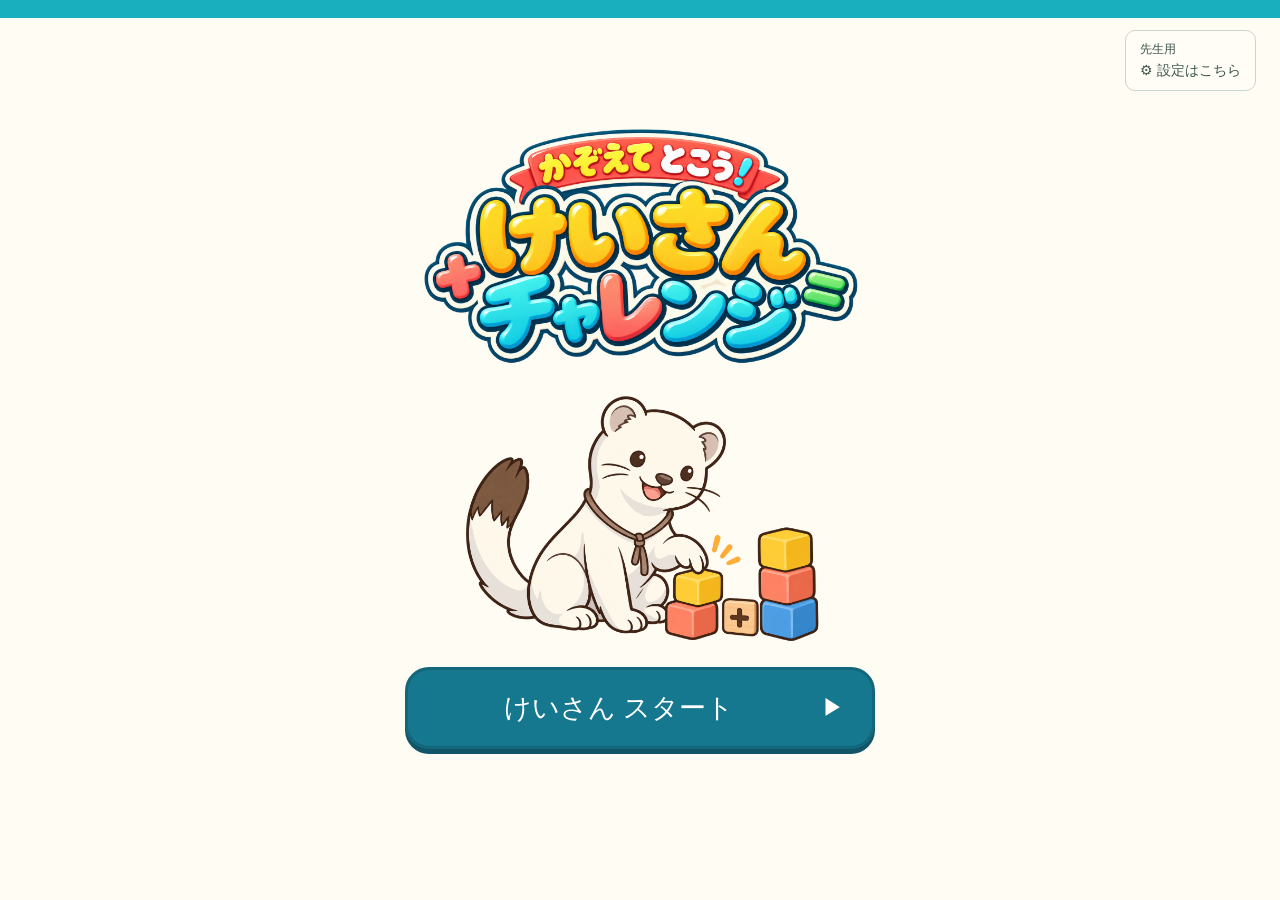
==== index.html @ 996950c0 "Separate learning and printable apps with QR integration" ====
<!doctype html>
<html lang="ja"><head><meta charset="utf-8"><meta name="viewport" content="width=device-width,initial-scale=1"><title>けいさんチャレンジ</title><link rel="stylesheet" href="style.css"></head>
<body><header><span class="mark">＋</span><div><p>じぶんのペースで、ひとつずつ</p><h1>百マス計算メーカー</h1></div><img class="lesson-guide" src="assets/okojo.png" alt="" aria-hidden="true"><button id="teacherEntry" class="quiet" type="button"><span class="teacher-entry-name">先生用</span><span class="teacher-entry-action">⚙ 設定はこちら</span></button><button id="teacherBack" class="quiet" type="button" hidden>先生用メニューへ</button><button id="homeLink" class="quiet" type="button">トップへ</button></header>
<main><div id="home"><div class="child-start"><div class="child-brand"><h2 class="screen-reader-title">かぞえて とこう！けいさんチャレンジ</h2><img class="challenge-logo" src="assets/challenge-title.png" alt="" aria-hidden="true"></div><p id="childName" hidden></p><div class="counting-scene"><img class="counting-mascot" src="assets/okojo-counting.png" alt="積み木を数えるオコジョ"></div><button id="start" type="button"><span>けいさん スタート</span><span class="start-arrow" aria-hidden="true">▶</span></button><p id="startError" role="alert"></p></div></div><div id="teacherMenuView" hidden><p class="eyebrow">先生の準備・管理</p><h2>先生用メニュー</h2><div class="teacher-workspaces"><section class="teacher-workspace app-workspace"><div class="workspace-heading"><span class="workspace-icon" aria-hidden="true">▦</span><div><h3>アプリの設定</h3><p>画面で取り組む「けいさんチャレンジ」の準備</p></div></div><p id="homeSummary" class="workspace-summary"></p><div class="teacher-menu"><button id="teacher" class="teacher-card" type="button">学習内容・画面の設定 <span>計算の種類、問題数、数字の範囲、表示・時間・音を設定 →</span></button><button id="openRecords" class="teacher-card" type="button">学習者・学習記録 <span>番号・ニックネームの選択、アプリの学習記録を確認 →</span></button></div><p id="learnerSummary" class="hint"></p></section></div><p class="hint">紙のプリントはこちら：<a href="print.html">百マス計算プリントメーカーを開く →</a></p></div><div id="teacherView" hidden><div class="intro"><p class="eyebrow">STEP 01</p><h2>その子に合う計算を、ここから。</h2><p>問題の条件を決めて、出題内容を確認しましょう。</p></div>
<form id="settings"><section><h3>01　計算と問題数</h3><div class="fields"><label>計算の種類<select name="operation"><option value="add">足し算</option><option value="subtract">引き算</option><option value="multiply">掛け算</option></select></label><label>問題数<select name="count"><option>3</option><option>5</option><option selected>10</option><option>25</option><option>100</option></select></label></div></section>
<section><h3>02　使う数字</h3><p class="hint">範囲は計算式に使う数に適用します。答えの範囲は制限しません。</p><div class="fields"><fieldset id="topRange"><legend>上段の数字（式の左側）</legend><div class="range"><input aria-label="上段の下限" name="topMin" type="number" min="0" value="1" required><span>〜</span><input aria-label="上段の上限" name="topMax" type="number" min="0" value="5" required></div></fieldset><fieldset id="tableRange" hidden><legend>出題する段</legend><div class="range"><input aria-label="段の下限" name="tableMin" type="number" min="0" value="1" required><span>〜</span><input aria-label="段の上限" name="tableMax" type="number" min="0" value="9" required></div></fieldset><fieldset><legend>左段の数字（式の右側）</legend><div class="range"><input aria-label="左段の下限" name="leftMin" type="number" min="0" value="1" required><span>〜</span><input aria-label="左段の上限" name="leftMax" type="number" min="0" value="5" required></div></fieldset></div>
<div class="fields conditions"><label id="carryField">繰り上がり<select name="carry"><option value="any">指定しない</option><option value="forbidden">なし</option><option value="required">あり</option></select></label><label id="borrowField" hidden>繰り下がり<select name="borrow"><option value="any">指定しない</option><option value="forbidden">なし</option><option value="required">あり</option></select></label><label id="negativeField" class="check" hidden><input name="nonNegative" type="checkbox" checked>負の答えを出さない</label></div><label class="check"><input name="allowDuplicates" type="checkbox">同じセット内の問題の重複を許可する</label><p class="hint">重複を許可しても、同じ問題が連続しないようにします。</p></section>
<section><h3>03　学習の設定</h3><div class="fields"><label>学習モード<select name="mode"><option value="practice">練習モード（制限時間なし）</option><option value="challenge">実践モード</option></select></label><label id="durationField" hidden>実践モードの時間<select name="duration"><option value="1">1分</option><option value="2">2分</option><option value="3">3分</option><option value="4">4分</option><option value="5" selected>5分</option><option value="6">6分</option><option value="7">7分</option><option value="8">8分</option><option value="9">9分</option><option value="10">10分</option></select></label><label>計算画面の表示<select name="display"><option value="normal">通常表示</option><option value="support">サポート表示（丸で数える）</option></select></label><label>数字キーパッドの位置<select name="keypad"><option value="right">右寄せ</option><option value="left">左寄せ</option></select></label><label>効果音<select name="sound"><option value="off">オフ</option><option value="on">オン</option></select></label></div><p class="hint">設定を確認したら「設定を使ってトップへ」で戻れます。設定はこのページを閉じるまで有効です。</p></section>
<div class="actions"><button id="apply" class="quiet" type="button">設定を使ってトップへ</button><button type="submit">この条件で問題を確認する <span>→</span></button></div></form>
<section id="preview" hidden tabindex="-1"><p class="eyebrow">PREVIEW</p><h2>出題内容の確認</h2><p id="summary"></p><p id="error" role="alert"></p><ol id="questions"></ol></section>
</div><div id="recordsView" hidden><p class="eyebrow">先生用</p><h2>学習記録</h2><p class="hint">この端末・ブラウザー内だけに保存します。外部送信・端末間同期はありません。閲覧データの削除や端末・ブラウザーの設定によって記録が消えることがあります。</p><p id="storageMessage" role="status"></p><section><h3>学習者を選ぶ</h3><label>記録する学習者<select id="learnerSelect"><option value="">選ばない（保存せずに学習）</option></select></label><p class="hint">共有端末では、学習を始める前に選択を確認してください。ページを開き直すと未選択に戻ります。</p><div class="register-row"><label>番号またはニックネーム<input id="learnerName" type="text" maxlength="40" placeholder="例：01、そら" autocomplete="off"></label><button id="addLearner" type="button">登録して選ぶ</button></div><p id="learnerMessage" role="status"></p></section><section><h3>選んだ学習者の記録</h3><p id="recordEmpty"></p><div class="record-table-wrap"><table id="recordTable" hidden><thead><tr><th scope="col">日付</th><th scope="col">できた数</th><th scope="col">操作</th></tr></thead><tbody id="recordRows"></tbody></table></div><button id="clearLearnerRecords" class="quiet" type="button" hidden>この学習者の記録をすべて削除</button><div id="deleteRecordConfirm" hidden><p>選んだ記録を削除します。元に戻せません。</p><button id="confirmRecordDelete" type="button">削除する</button><button id="cancelRecordDelete" class="quiet" type="button">やめる</button></div></section><button id="recordsHome" type="button">トップへ</button></div><div id="lesson" hidden><div class="lesson-meta"><span id="modeLabel"></span><span id="timer"></span></div><ol id="progress" aria-label="問題の進み具合"></ol><div class="calculation"><div id="equation"></div><output id="answer" aria-label="入力した答え"></output></div><div id="support" hidden><div id="quantities"></div><p class="support-hint">まるを おすと、いろが かわるよ</p></div><p id="feedback" role="status" aria-live="polite"></p><div id="retryOptions" hidden><button id="showAnswer" class="quiet" type="button">答えを見る</button><button id="skip" class="quiet" type="button">次へ進む</button></div><div id="keypad"></div></div><div id="result" class="hero" hidden><p class="eyebrow">おしまい</p><h2 id="resultTitle"></h2><button id="resultHome" type="button">トップへ</button></div><footer>学習者を選んだ場合、日付とできた数をこの端末のブラウザー内に保存します。</footer></main><dialog id="leaveLesson" aria-labelledby="leaveTitle" aria-describedby="leaveDescription"><h2 id="leaveTitle">学習をやめて戻りますか？</h2><p id="leaveDescription">この回の記録は保存しません。</p><p class="hint">実践モードの時間は、確認中も進みます。</p><div class="leave-actions"><button id="continueLesson" type="button" autofocus>学習を続ける</button><button id="confirmLeave" class="quiet" type="button">やめてトップへ</button></div></dialog><script type="module" src="src/app.mjs"></script></body></html>
---- style.css ----
:root{font-family:"Yu Gothic UI","Meiryo",sans-serif;color:#233b39;background:#f4f6f2;font-synthesis:none}*{box-sizing:border-box}body{margin:0}header{display:flex;align-items:center;gap:16px;padding:24px 5%;background:#fff;border-bottom:1px solid #dce4df}header p{font-size:12px;margin:0;color:#617571}h1{font-size:21px;margin:3px 0}.mark{background:#226b59;color:white;border-radius:14px;font-size:32px;width:50px;height:50px;text-align:center}.badge{margin-left:auto;background:#edf3ef;border-radius:30px;padding:9px 16px;font-size:12px}main{max-width:920px;margin:auto;padding:36px 24px}.intro{margin-bottom:30px}h2{font-size:28px;margin:8px 0 12px}.eyebrow{font-size:12px;font-weight:bold;letter-spacing:2px;color:#337961}.intro>p:last-child,.hint,footer{color:#60746d;font-size:14px;line-height:1.8}section{background:#fff;border:1px solid #dde5df;border-radius:18px;padding:26px;margin:18px 0}h3{font-size:17px;margin:0 0 22px}.fields{display:grid;grid-template-columns:1fr 1fr;gap:22px}label,legend{font-size:14px;font-weight:600}label{display:flex;flex-direction:column;gap:10px}input,select,button{font:inherit}select,input[type=number]{width:100%;height:48px;border:1px solid #b5c6bd;border-radius:8px;background:#fbfcfa;padding:10px;color:#233b39}input:focus,select:focus,button:focus-visible{outline:3px solid #e2b44b;outline-offset:3px}fieldset{margin:0;padding:0;border:0;min-width:0}legend{margin-bottom:10px}.range{display:flex;align-items:center;gap:12px}.conditions{margin-top:24px}.check{display:flex;flex-direction:row;align-items:center;margin-top:22px;gap:10px}.check input{width:22px;height:22px;accent-color:#226b59}.hint{margin:12px 0}.actions{text-align:right}button{border:0;background:#226b59;color:#fff;border-radius:10px;padding:18px 24px;font-weight:bold;cursor:pointer}button:hover{background:#185644}button span{margin-left:25px}#questions{display:grid;grid-template-columns:repeat(2,1fr);gap:12px;padding-left:30px}#questions li{padding:12px;background:#f4f6f2;border-radius:8px;font-size:20px}#error{color:#923b2a;line-height:1.8}footer{text-align:center;margin:30px 0}[hidden]{display:none!important}@media(max-width:600px){header{padding:18px;gap:10px}h1{font-size:17px}.badge{display:none}main{padding:24px 14px}h2{font-size:23px}section{padding:20px}.fields{grid-template-columns:1fr}#questions{grid-template-columns:1fr}.actions button{width:100%}}
:root{--green:#226b59}.quiet{background:#edf3ef;color:#233b39}.quiet:hover{background:#dce9e0}#homeLink{margin-left:auto;padding:12px}.hero{padding:64px 32px;text-align:center;background:#e6eee4;border-radius:24px;margin:18px 0 28px}.hero h2{font-size:44px;line-height:1.6;letter-spacing:.06em}.hero>p{line-height:1.8}.hero button{min-width:240px;font-size:22px;margin:20px 0 8px}.teacher-card{display:flex;align-items:center;justify-content:space-between;width:100%;background:#fff;border:1px solid #cbd9d0;color:#233b39;text-align:left;padding:25px}.teacher-card span{font-size:14px;font-weight:normal}.teacher-card:hover{background:#edf3ef}.actions{display:flex;gap:12px;justify-content:flex-end;flex-wrap:wrap}.lesson-meta{display:flex;justify-content:space-between;color:#51675d}#progress{display:flex;justify-content:center;gap:8px;padding:0;list-style:none;margin:28px 0}#progress li{width:44px;height:44px;border:2px solid #c9d5cc;border-radius:50%;display:grid;place-items:center;background:#fff;font-size:18px}#progress .current{border:3px solid #226b59;background:#e0eee5;font-weight:bold}#progress .done{background:#e5ede7}.calculation{display:flex;justify-content:center;align-items:center;gap:20px;margin:40px 0 0;font-size:clamp(32px,6vw,64px);font-weight:bold}#answer{min-width:130px;min-height:90px;padding:10px;border:3px solid #568875;border-radius:12px;text-align:center;background:#fff}#feedback{text-align:center;min-height:56px;font-size:27px;margin:14px 0;color:#226b59}#keypad{display:grid;grid-template-columns:repeat(3,1fr);gap:12px;max-width:420px;margin:14px 0 0 auto}#keypad[data-side=left]{margin-left:0;margin-right:auto}#keypad button{min-height:72px;font-size:26px;background:#fff;color:#233b39;border:1px solid #aebfb4;box-shadow:0 3px 0 #d5dfd7}#keypad button:hover{background:#e6eee4}#keypad button:nth-child(12){background:#226b59;color:#fff}#retryOptions{text-align:center}#retryOptions button{margin:0 6px;padding:12px}@media(max-width:600px){.hero{padding:36px 18px}.hero h2{font-size:32px}.teacher-card{display:block}.teacher-card span{display:block;margin:10px 0 0}.calculation{gap:10px}#answer{min-width:95px;min-height:72px}#progress{gap:4px}#progress li{width:30px;height:30px;font-size:14px}#keypad{max-width:360px}#keypad button{min-height:60px}.actions button{width:auto}}
/* 10問を見通せる計算カード */
#progress{display:grid;grid-template-columns:repeat(10,minmax(0,1fr));gap:6px;overflow-x:auto;padding:4px 2px 10px;justify-content:normal}
#progress li{width:auto;height:auto;min-width:0;min-height:112px;border-radius:10px;display:flex;flex-direction:column;gap:9px;padding:8px 3px;border:2px solid #c9d5cc}
#progress .current{border:3px solid #226b59;padding:7px 2px;box-shadow:0 3px 0 #226b59}
.problem-number{font-size:12px;color:#60746d;line-height:1}.problem-expression{font-size:clamp(12px,1.5vw,17px);white-space:nowrap;font-weight:600;line-height:1.5}.problem-answer{display:block;width:80%;min-height:32px;border:1px solid #bdcec2;border-radius:5px;background:#fff;text-align:center;font-size:20px;line-height:30px;font-weight:600}.current .problem-number{color:#226b59;font-weight:bold}.done .problem-answer{background:#eff6ef}
@media(max-width:700px){#progress{grid-template-columns:repeat(10,76px);gap:6px}#progress li{min-height:106px}.problem-expression{font-size:16px}}
#progress li{min-height:100px;gap:7px}.problem-status{display:block;height:30px;line-height:30px;font-size:30px;font-weight:500}.problem-status.correct{color:#c33131}.problem-status.passed{color:#2467b3}
#support{margin:18px auto;max-width:700px}.support-hint{text-align:center;color:#51675d;font-size:15px;margin:8px 0 16px}#quantities{display:flex;justify-content:center;align-items:center;gap:16px;flex-wrap:wrap}.quantity{display:flex;flex-direction:column;gap:6px;padding:12px;background:#fff;border:1px solid #d0ddd4;border-radius:12px}.quantity-label{font-size:18px;text-align:center;font-weight:bold;margin-bottom:2px}.dot-row{display:grid;grid-template-columns:repeat(5,38px);gap:5px}.count-dot{display:grid;place-items:center;width:38px;height:38px;padding:0;min-width:0;border-radius:50%;background:#fff;border:2px solid #537c6a;color:#fff;touch-action:manipulation}.count-dot:hover{background:#e7eee6}.count-dot.counted{background:#226b59;border-color:#226b59}.count-dot.counted::after{content:'✓';font-size:22px}.count-dot:focus-visible{outline:3px solid #e2b44b;outline-offset:2px}.quantity-symbol{font-size:28px}.quantity-zero{color:#60746d;padding:6px}.quantity-summary{width:100%;text-align:center;margin:0;color:#51675d}#support:not([hidden])~#feedback{margin:8px 0;min-height:38px}@media(max-width:600px){#quantities{gap:10px}.dot-row{grid-template-columns:repeat(5,34px);gap:4px}.count-dot{width:34px;height:34px}.quantity{padding:10px}}
/* 入力する場所をひとまとまりにする */
#keypad{background:#e2ebf2;border:1px solid #bacddc;border-radius:20px;padding:18px;box-shadow:0 4px 0 #cedce6;max-width:456px}
#keypad button{border-color:#b4c4d0;box-shadow:0 3px 0 #c3d2dd}
#keypad button:nth-child(10){background:#fff1df;border-color:#d9bf9e;color:#674a2c}
#keypad button:nth-child(10):hover{background:#f9e2c4}
#keypad button:nth-child(12){background:#226b59;border-color:#226b59;color:#fff}
@media(max-width:600px){#keypad{padding:14px;max-width:388px;border-radius:16px}}
#openRecords{margin-top:12px}.register-row{display:flex;gap:16px;align-items:end;margin-top:24px}.register-row label{flex:1}input[type=text]{width:100%;padding:12px;border:1px solid #b5c6bd;border-radius:8px;background:#fbfcfa}#recordTable{width:100%;border-collapse:collapse}#recordTable th,#recordTable td{text-align:left;padding:14px;border-bottom:1px solid #dde5df}#recordTable th{background:#edf3ef}#recordTable button{padding:10px 16px}.record-table-wrap{overflow-x:auto}#clearLearnerRecords{margin-top:20px}#deleteRecordConfirm{background:#fff1df;border-radius:10px;padding:18px;margin-top:18px}#deleteRecordConfirm button{margin-right:10px}#storageMessage,#learnerMessage{line-height:1.8}@media(max-width:600px){.register-row{align-items:stretch;flex-direction:column}}
#openPrint{margin-top:12px}.print-controls{margin-bottom:24px}.print-controls button{margin:8px 8px 8px 0}#printError{color:#923b2a}#paper{width:210mm;min-height:297mm;padding:20mm 12mm 15mm;background:#fff;color:#000;box-shadow:0 4px 20px #0002;margin:24px auto;box-sizing:border-box;font-family:"Meiryo",sans-serif}.paper-meta{display:grid;grid-template-columns:1fr 1fr;gap:6mm 5mm;font-size:12pt;margin-bottom:10mm}.calculation-table{border-collapse:collapse;width:186mm;table-layout:fixed}.calculation-table th,.calculation-table td{border:0.4mm solid #222;padding:0;text-align:center;height:var(--cell-height);font-size:20pt;font-weight:normal}.calculation-table th{background:#f4f4f4}.paper-bottom{display:flex;justify-content:space-between;align-items:start;margin-top:5mm;font-size:11pt}.paper-qr{width:24mm;height:24mm;margin-left:auto}.paper-qr svg{display:block;width:100%;height:100%}#printView{overflow-x:auto}@page{size:A4 portrait;margin:20mm 12mm 15mm}@media print{html,body{background:#fff!important;margin:0!important;padding:0!important}header,footer,main>div:not(#printView),.print-controls{display:none!important}main{max-width:none;margin:0;padding:0}#printView{display:block!important;overflow:visible}#paper{display:block!important;margin:0;padding:0;width:186mm;min-height:0;box-shadow:none;break-inside:avoid}.calculation-table th{background:#f4f4f4!important;print-color-adjust:exact}.paper-meta,.calculation-table,.paper-bottom{break-inside:avoid}}
#paper.support-pages{width:auto;min-height:0;padding:0;background:transparent;box-shadow:none}.support-paper{width:210mm;height:297mm;box-sizing:border-box;padding:20mm 12mm 15mm;margin:24px auto;background:#fff;color:#000;box-shadow:0 4px 20px #0002}.support-paper .paper-meta{font-size:11pt;gap:4mm 5mm;margin-bottom:6mm}.support-paper-grid{display:grid;grid-template-columns:1fr 1fr;grid-template-rows:repeat(5,38mm);gap:2mm 4mm}.support-paper-card{border:0.3mm solid #555;padding:2.5mm;min-width:0;overflow:visible;box-sizing:border-box}.support-paper-card.unused{border-color:transparent}.support-paper-equation{display:flex;align-items:center;gap:2mm;font-size:15pt;white-space:nowrap;margin-bottom:2mm}.paper-answer-blank{display:inline-block;min-width:15mm;height:9mm;border:0.3mm solid #333;margin-left:auto}.paper-quantities{display:flex;align-items:center;gap:2mm;flex-wrap:wrap;font-size:12pt;max-width:100%}.paper-quantity{display:flex;flex-direction:column;gap:0.7mm;padding:1mm;border:0.2mm solid #aaa;min-height:4mm}.paper-dot-row{display:grid;grid-template-columns:repeat(5,3mm);gap:0.8mm}.paper-dot{width:3mm;height:3mm;border:0.25mm solid #000;border-radius:50%;display:block;box-sizing:border-box}.support-paper .paper-bottom{margin-top:3mm}.support-paper .paper-qr{width:24mm;height:24mm}@media print{#paper.support-pages{width:186mm;break-inside:auto}.support-paper{width:186mm;height:261mm;padding:0;margin:0;box-shadow:none;break-after:page;break-inside:avoid}.support-paper:last-child{break-after:auto}.support-paper-card{break-inside:avoid}}
.paper-dot-row{grid-template-columns:repeat(5,4mm);gap:1mm}.paper-dot{width:4mm;height:4mm}.paper-quantity{gap:0.8mm}
#openGrading{margin-top:12px}.photo-picker{margin:20px 0}#gradingVideo,#gradingCanvas{display:block;max-width:100%;height:auto;margin:20px auto}#gradingCanvas{cursor:crosshair;touch-action:manipulation}#gradingVideo{max-height:450px}.grading-row{display:grid;grid-template-columns:1fr 140px 1fr 1fr;align-items:center;gap:14px;padding:18px;background:#fff;border:1px solid #cad9cf;border-radius:12px;margin:12px 0}.grading-row canvas{width:140px;height:auto;border:1px solid #ccc}.grading-row .check{margin:0}.grading-status{grid-column:3/5}.grading-reference{position:absolute;left:-20000px;top:0;visibility:hidden;width:210mm;min-height:297mm;padding:20mm 12mm 15mm;background:#fff;color:#000;box-sizing:border-box;font-family:"Meiryo",sans-serif}.grading-reference.support-pages{padding:0;width:210mm}.grading-reference .support-paper{margin:0;box-shadow:none}#gradingResult{font-size:24px;font-weight:bold}#recognizePrint:disabled{opacity:.5}@media(max-width:600px){.grading-row{grid-template-columns:1fr 1fr}.grading-status{grid-column:auto}}
/* 学習画面：タブレットとノートPCの表示領域に合わせる */
@media screen{
body[data-view=lesson] header{padding:12px 24px}body[data-view=lesson] .mark{width:44px;height:44px;font-size:28px}body[data-view=lesson] main{padding:16px 24px 24px}body[data-view=lesson] #progress{margin:12px 0 16px}body[data-view=lesson] .calculation{margin-top:12px}body[data-view=lesson] #feedback{margin:8px 0;min-height:40px}body[data-view=lesson] #keypad{margin-top:10px}body[data-view=lesson] #keypad button{min-height:60px;padding:12px}body[data-view=lesson] #support{margin:12px auto}body[data-view=lesson] .support-hint{margin:8px 0}
}
@media screen and (min-width:900px) and (max-height:850px){
body[data-view=lesson] main{max-width:1120px;padding:10px 24px 20px}
#lesson{display:grid;grid-template-columns:minmax(0,1fr) minmax(0,1fr);column-gap:24px;align-items:start}
#lesson .lesson-meta{grid-column:1/3;grid-row:1}#lesson #progress{grid-column:1/3;grid-row:2;margin:10px 0 12px}#lesson #progress li{min-height:84px;padding-top:5px;padding-bottom:5px;gap:4px}
#lesson .calculation{grid-column:1/3;grid-row:3;margin:4px 0 14px;font-size:48px}#lesson #answer{min-height:70px;min-width:110px;padding:5px 12px}
#lesson #support{grid-column:1;grid-row:4;margin:0;width:100%;max-width:none}#lesson #feedback{grid-column:1;grid-row:5;margin:8px 0;min-height:36px}#lesson #retryOptions{grid-column:1;grid-row:6}
#lesson #keypad{grid-column:2;grid-row:4/7;width:100%;margin:0;max-width:456px;justify-self:end;padding:14px;gap:10px}#lesson #keypad button{min-height:56px;padding:10px;font-size:25px}
#lesson[data-side=left] #keypad{grid-column:1;justify-self:start}#lesson[data-side=left] #support,#lesson[data-side=left] #feedback,#lesson[data-side=left] #retryOptions{grid-column:2}
#lesson #quantities{gap:8px}#lesson .quantity{padding:8px;gap:4px}#lesson .quantity-label{font-size:16px}#lesson .dot-row{grid-template-columns:repeat(5,36px);gap:4px}#lesson .count-dot{width:36px;height:36px}#lesson .quantity-symbol{font-size:20px}
}
@media screen and (max-width:899px){#progress{grid-template-columns:repeat(10,minmax(70px,1fr))}.grading-row{grid-template-columns:1fr 120px 1fr}.grading-row canvas{width:120px}.grading-row .check{grid-column:3}.grading-status{grid-column:2/4}}
@media screen and (max-width:600px){body[data-view=lesson] main{padding:12px 14px 20px}.grading-row{grid-template-columns:1fr 1fr}.grading-row .check,.grading-status{grid-column:auto}.calculation{min-width:0}#equation{overflow-wrap:anywhere}#keypad{width:100%}}
@media screen and (min-width:601px) and (max-width:899px) and (max-height:1000px){
body[data-view=lesson] main{padding:10px 24px 16px}#lesson #progress{margin:8px 0 10px}#lesson #progress li{min-height:84px;gap:4px}#lesson .calculation{font-size:48px;margin:8px 0}#lesson #answer{min-height:70px;min-width:110px;padding:5px 12px}#lesson #support{margin:8px auto}#lesson #keypad{padding:14px;gap:10px}#lesson #keypad button{min-height:56px;padding:10px}#lesson .quantity{padding:8px;gap:4px}#lesson .dot-row{grid-template-columns:repeat(5,36px);gap:4px}#lesson .count-dot{width:36px;height:36px}
}
@media screen and (min-width:601px) and (max-width:899px) and (max-height:1000px){#lesson #keypad{gap:8px}#lesson #keypad button{min-height:52px}}
/* 子どもの入口と学習画面：あたたかい色と、分かりやすい形 */
@media screen{
body[data-view=home],body[data-view=lesson],body[data-view=result]{background:#fffaf0;color:#253a4a;font-family:"UD Digi Kyokasho N-R","BIZ UDPGothic","Yu Gothic UI","Meiryo",sans-serif}
body[data-view=home] header,body[data-view=lesson] header,body[data-view=result] header{background:#fffefb;border-bottom:2px solid #eee6d4}
body[data-view=home] .mark,body[data-view=lesson] .mark,body[data-view=result] .mark{background:#367b9d;border-radius:16px 16px 8px 16px;box-shadow:3px 3px 0 #dbeaf0}
#home .hero{position:relative;overflow:hidden;background:#fff0bd;border:2px solid #f2d783;border-radius:32px;padding:30px 28px 34px;margin-top:6px;box-shadow:0 7px 0 #f0e1ad}
#home .hero h2{font-size:42px;line-height:1.5;margin:12px 0;color:#284952;letter-spacing:.04em}#home .hero>p{color:#52625c}#home .hero .eyebrow{font-size:13px;letter-spacing:.08em;margin-top:16px}
.math-friends{display:flex;justify-content:center;align-items:center;gap:10px}.math-friends span{display:grid;place-items:center;width:46px;height:46px;border-radius:15px;background:#fffdf6;color:#367b9d;font-size:28px;font-weight:bold;box-shadow:0 3px 0 #e2cd92}.math-friends span:nth-child(1){background:#dcefe9;transform:rotate(-8deg)}.math-friends span:nth-child(3){background:#ffe0cd;transform:rotate(6deg);color:#925d42}.math-friends span:nth-child(5){background:#dfeaf8;transform:rotate(-5deg)}.math-friends span:nth-child(even){background:transparent;box-shadow:none;width:25px;color:#60715d}
#home #start{background:#337fa0;border:2px solid #276786;border-radius:22px;box-shadow:0 5px 0 #245e7a;font-size:24px;padding:18px 28px;margin-top:16px;min-height:72px}#home #start:hover{background:#286f90}#home #start:active{transform:translateY(3px);box-shadow:0 2px 0 #245e7a}#homeSummary{font-size:14px;margin-top:22px}
.teacher-area{margin-top:34px}.teacher-label{font-size:14px;font-weight:bold;color:#60716b;margin:0 0 12px}.teacher-menu{display:grid;grid-template-columns:1fr 1fr;gap:12px}.teacher-menu .teacher-card{display:block;border-radius:16px;padding:18px 20px;margin:0!important;min-width:0;font-size:17px;border-color:#d7ddd4}.teacher-menu .teacher-card span{display:block;margin:8px 0 0;font-size:12px;line-height:1.7;color:#65766d}.teacher-area #learnerSummary{font-size:12px}
body[data-view=lesson] #progress li{background:#fffefd;border-color:#d7dedc;border-radius:15px}body[data-view=lesson] #progress li:nth-child(3n+2){background:#f1f7fb}body[data-view=lesson] #progress li:nth-child(3n){background:#fff4e8}body[data-view=lesson] #progress li.current{background:#fff0b7;border-color:#337c69;box-shadow:0 4px 0 #337c69}body[data-view=lesson] #progress li.done{background:#edf4ed}
body[data-view=lesson] #answer{border-color:#d5ab48;border-radius:19px;background:#fffefa;box-shadow:0 4px 0 #eee0b9}body[data-view=lesson] .quantity{border-radius:18px;border:2px solid #dce5d9;background:#fffefa}body[data-view=lesson] .quantity-label{color:#445b51}body[data-view=lesson] #keypad{background:#dcecf7;border:2px solid #b9d4e6;border-radius:24px;box-shadow:0 5px 0 #c1d8e7}body[data-view=lesson] #keypad button{border-radius:15px;font-weight:bold;color:#29465a}body[data-view=lesson] #keypad button:nth-child(10){color:#785326}body[data-view=lesson] #keypad button:nth-child(12){color:white;background:#337c69;border-color:#337c69}body[data-view=lesson] #keypad button:active{transform:translateY(2px);box-shadow:none}body[data-view=lesson] #modeLabel{padding:4px 12px;border-radius:20px;background:#e9efe1;font-size:13px}body[data-view=lesson] #timer{align-self:center;font-variant-numeric:tabular-nums}
#result.hero{background:#fff0bd;border:2px solid #eed386;border-radius:32px}#resultTitle{color:#315b52}#resultHome{border-radius:18px;background:#337fa0;box-shadow:0 4px 0 #245e7a}
}
@media screen and (max-width:600px){#home .hero{padding:24px 16px 28px;border-radius:24px}#home .hero h2{font-size:30px}#home #start{font-size:20px;min-width:0;width:100%;padding:16px}.teacher-menu{grid-template-columns:1fr}.math-friends{gap:7px}.math-friends span{width:40px;height:40px;font-size:25px}.teacher-menu .teacher-card{padding:16px}}
@media screen and (min-width:900px) and (max-height:850px){body[data-view=lesson] #modeLabel{padding:2px 10px}body[data-view=lesson] .quantity{padding:7px}}
@media screen{body[data-view=home],body[data-view=lesson],body[data-view=result]{min-height:100svh}}
/* 「せいかつじかん」と同じ仲間が迎える計算の教室 */
.lesson-guide{display:none}
@media screen{
body[data-view=home]{background:#583f26 url('assets/classroom.png') center center/cover fixed no-repeat}
body[data-view=home] header{background:rgba(255,250,231,.94);border-bottom:2px solid #bb9558;box-shadow:0 3px 12px #241b1630}
body[data-view=home] main{max-width:1040px;padding-top:30px}
#home .hero{display:grid;grid-template-columns:minmax(0,1fr) 290px;align-items:center;gap:10px;padding:18px 24px;background:rgba(21,65,48,.94);border:7px solid #b88b4e;border-radius:24px;box-shadow:0 8px 0 #5e3e27,0 12px 26px #20140f45;overflow:visible}
.welcome-copy{min-width:0;padding:14px 0 16px}#home .hero h2{color:#fff7db;font-size:38px}#home .hero .eyebrow,#home .hero .welcome-copy>p{color:#f9f0d2}#home .hero .eyebrow{font-size:12px;margin:15px 0 6px}#home .hero h2{margin:10px 0}#home .hero .welcome-copy>p:not(.eyebrow){font-size:14px;line-height:1.8}
#home #start{background:#ffdc77;color:#3f4534;border-color:#e8bd50;box-shadow:0 5px 0 #b4872e;font-size:22px;min-height:66px;margin-top:12px;padding:16px 24px}#home #start:hover{background:#ffe99d}#home #start:active{box-shadow:0 2px 0 #b4872e}#homeSummary{margin:20px 0 0}
.welcome-friends{position:relative;align-self:stretch;display:flex;align-items:end;justify-content:center;min-height:350px;padding:66px 0 26px}.welcome-speech{position:absolute;top:8px;left:30px;z-index:2;background:#fff9e7;color:#4f5b45;font-size:18px;font-weight:bold;line-height:1.6;padding:12px 24px;border-radius:24px 24px 24px 4px;box-shadow:0 4px 0 #142f2730;transform:rotate(-3deg);margin:0}.welcome-portraits{display:flex;gap:12px;align-items:end;width:100%}.welcome-portraits img{width:126px;height:224px;object-fit:cover;object-position:center top;border:5px solid #f2dfb7;background:#fff9ea;border-radius:65px 65px 20px 20px;box-shadow:0 5px 0 #10342750}.welcome-portraits img:first-child{transform:rotate(-4deg)}.welcome-portraits img:last-child{transform:rotate(4deg)}.welcome-okojo{position:absolute;right:-4px;bottom:0;width:66px;height:138px;object-fit:contain;filter:drop-shadow(0 3px 2px #1c2a2e30)}
#home .teacher-area{background:rgba(255,250,235,.96);border:2px solid #e3cca2;border-radius:20px;padding:18px;margin-top:26px;box-shadow:0 4px 16px #291b1c30}.teacher-label{color:#625238}#home .teacher-menu .teacher-card{background:#fffdf7;border-color:#ddd2bc}#home .teacher-menu .teacher-card:hover{background:#fff1c9}#home .teacher-area #learnerSummary{color:#625c4e;margin-bottom:0}body[data-view=home] footer{color:#fff5dd;background:rgba(36,39,28,.8);border-radius:12px;padding:10px;margin-bottom:0;font-size:12px}
body[data-view=lesson] .lesson-guide,body[data-view=result] .lesson-guide{display:block;width:30px;height:44px;object-fit:contain;margin-left:auto}body[data-view=result] #homeLink{margin-left:10px}
}
@media screen and (max-width:800px){#home .hero{grid-template-columns:minmax(0,1fr) 210px;padding:16px;border-width:5px}#home .hero h2{font-size:30px}.welcome-friends{min-height:320px;padding-bottom:20px}.welcome-portraits{gap:8px}.welcome-portraits img{width:92px;height:190px;border-width:4px}.welcome-speech{left:2px;font-size:16px;padding:10px 18px;top:24px}.welcome-okojo{width:55px;height:110px}#home #start{font-size:19px;min-width:0;padding:15px 18px}.math-friends{gap:6px}.math-friends span{width:38px;height:38px;font-size:24px}}
@media screen and (max-width:600px){body[data-view=home] main{padding:20px 14px}#home .hero{display:flex;flex-direction:column;gap:0;padding:12px 16px 20px}.welcome-copy{width:100%;padding-bottom:4px}.welcome-friends{min-height:180px;height:180px;width:260px;align-self:center;padding:0;align-items:end}.welcome-portraits{justify-content:center;gap:12px}.welcome-portraits img{width:76px;height:150px;border-width:3px}.welcome-speech{top:0;left:0;font-size:13px;padding:8px 12px;transform:rotate(-4deg)}.welcome-okojo{width:48px;height:100px;right:0}#home .teacher-area{padding:14px}#home .hero .welcome-copy>p:not(.eyebrow){font-size:13px}}
@media screen{body[data-view=lesson] #homeLink{margin-left:12px;min-height:44px;padding:10px 14px}#leaveLesson{max-width:min(92vw,480px);padding:28px;border:2px solid #c6d8ce;border-radius:20px;color:#253a4a;background:#fffdf5;box-shadow:0 14px 50px #0003}#leaveLesson::backdrop{background:#20312b80}#leaveTitle{font-size:23px;line-height:1.5}#leaveDescription{font-size:17px;line-height:1.8}.leave-actions{display:flex;gap:12px;flex-wrap:wrap;margin-top:24px}.leave-actions button{min-height:48px;padding:14px 18px}body[data-view=lesson] header>div{min-width:0}@media(max-width:450px){body[data-view=lesson] header{gap:8px;padding:10px 12px}body[data-view=lesson] header h1{font-size:14px}body[data-view=lesson] header p{font-size:10px}body[data-view=lesson] .lesson-guide{display:none}body[data-view=lesson] #homeLink{margin-left:auto;font-size:12px;padding:8px}}
}
/* 子ども用の入口と先生の管理画面を分離 */
@media screen{
body[data-view=home]{background:#fffaf0}body[data-view=home] header{background:transparent;border:0;box-shadow:none;justify-content:flex-end;padding:16px 24px;min-height:72px}body[data-view=home] header>.mark,body[data-view=home] header>div{display:none}#teacherEntry{font-size:14px;min-height:44px;background:#f1f1e9;color:#54645c;border:1px solid #d3dbd2;padding:10px 16px}#teacherBack{margin-left:auto;margin-right:12px;padding:10px 14px;min-height:44px}body[data-view=home] main{max-width:920px;padding:16px 24px 32px}.child-start{min-height:calc(100svh - 130px);display:flex;flex-direction:column;align-items:center;justify-content:center;gap:20px}#childName{font-size:26px;font-weight:bold;margin:0;color:#344e45;overflow-wrap:anywhere;max-width:100%}.child-okojo{width:54px;height:100px;object-fit:contain}#home #start{display:flex;flex-direction:column;align-items:center;justify-content:center;gap:18px;width:min(100%,520px);min-height:230px;margin:0;padding:28px;background:#236e96;color:white;border:3px solid #195777;border-radius:26px;box-shadow:0 6px 0 #194c67;font-size:48px;font-weight:bold}#home #start>span{margin:0}.start-icon{font-size:54px;line-height:1}#home #start:hover{background:#195f85}#home #start:active{transform:translateY(3px);box-shadow:0 3px 0 #194c67}#startError:empty{display:none}#teacherMenuView .teacher-menu{margin-top:24px}body[data-view=home] footer{display:none}#teacherMenuView #learnerSummary{margin-top:24px}@media(max-width:600px){#home #start{min-height:210px;font-size:40px}.child-start{min-height:calc(100svh - 120px)}#teacherBack{font-size:12px;padding:8px;margin-right:6px}body:not([data-view=home]) header{flex-wrap:wrap}}
}
/* 入口の目的と温かみを戻し、操作の主役はひとつにする */
@media screen{
body[data-view=home]{background:#fbf6e9}body[data-view=home] header{justify-content:flex-start;background:#fffdf7;border-bottom:2px solid #e8ddc2;padding:16px 28px}body[data-view=home] header>.mark{display:block;background:#357e92;box-shadow:3px 3px 0 #dcebea}body[data-view=home] header>div{display:block}body[data-view=home] header>div>p{display:none}body[data-view=home] header h1{font-size:23px;line-height:1.5;margin:0}#teacherEntry{margin-left:auto}
body[data-view=home] main{padding:28px 24px;max-width:960px}.child-start{min-height:min(700px,calc(100svh - 160px));background:#fffdf6;border:2px solid #e9dcbb;border-radius:32px;box-shadow:0 7px 0 #eee2c6;gap:24px;padding:32px 28px;position:relative}#childName{font-size:22px;margin:0}.home-welcome{display:flex;justify-content:center;align-items:center;gap:28px;position:relative;width:100%;max-width:560px;min-height:230px}.child-okojo{width:110px;height:215px;object-fit:contain;filter:drop-shadow(0 5px 1px #e5ddc9)}.number-note{display:flex;flex-direction:column;justify-content:center;align-items:center;width:160px;height:120px;font-size:34px;line-height:1.5;font-weight:bold;color:#f7f5de;background:#315e4d;border:7px solid #c5a36b;border-radius:12px;transform:rotate(-6deg);box-shadow:0 4px 0 #e4d6b9}.home-invitation{align-self:flex-start;position:relative;margin:18px 0 0;background:#ffedb2;color:#455245;font-size:24px;font-weight:bold;padding:16px 22px;border-radius:24px 24px 24px 4px;line-height:1.6;white-space:nowrap}.home-invitation::after{content:'';position:absolute;left:0;bottom:-11px;width:20px;height:20px;background:#ffedb2;clip-path:polygon(0 0,100% 0,0 100%)}
#home #start{flex-direction:row;gap:18px;width:min(100%,650px);min-height:116px;padding:22px 26px;font-size:30px;border-radius:24px;background:#26748a;border-color:#1b5c70;box-shadow:0 6px 0 #194f60}#home #start:hover{background:#1c667c}#home #start .start-icon{display:grid;place-items:center;background:#fff5d8;color:#296d7e;border-radius:12px;width:52px;height:52px;font-size:40px;line-height:1;flex-shrink:0}#home #start .start-arrow{font-size:24px;margin-left:auto}#home #start>span:nth-child(2){flex:1}#startError{max-width:650px;line-height:1.8;color:#923b2a}
}
@media screen and (max-width:700px){body[data-view=home] header{padding:14px 16px;gap:12px}body[data-view=home] header h1{font-size:19px}body[data-view=home] header .mark{width:40px;height:40px;font-size:26px}body[data-view=home] main{padding:22px 16px}.child-start{padding:26px 18px;border-radius:26px}.home-welcome{gap:16px}.number-note{width:125px;height:108px;font-size:28px}.child-okojo{width:85px;height:185px}.home-invitation{font-size:20px;padding:14px 16px}#home #start{font-size:24px;padding:20px 18px;gap:12px;min-height:105px}}
@media screen and (max-width:450px){body[data-view=home] header{gap:8px}body[data-view=home] header h1{font-size:15px}#teacherEntry{font-size:12px;padding:8px 10px}.child-start{padding:22px 14px;gap:22px}.home-welcome{gap:10px;min-height:195px}.number-note{width:98px;height:92px;font-size:22px;border-width:5px}.child-okojo{width:64px;height:160px}.home-invitation{font-size:16px;padding:12px;margin-top:12px}#home #start{font-size:19px;gap:10px;padding:18px 12px;min-height:100px}#home #start .start-icon{width:38px;height:42px;font-size:30px}#home #start .start-arrow{font-size:16px}}
@media screen and (max-height:700px) and (min-width:701px){body[data-view=home] main{padding-top:18px}.child-start{min-height:0;gap:16px;padding:22px}.home-welcome{min-height:185px}.child-okojo{height:175px}.home-invitation{margin-top:8px}#home #start{min-height:100px}}
/* かぞえて とこう！けいさんチャレンジ：タイトル→数える仲間→スタート */
@media screen{
body[data-view=home]{background:#fffcf3}body[data-view=home]::before{content:'';position:absolute;left:0;right:0;top:0;height:18px;background:#19afbf;pointer-events:none}body[data-view=home] header{background:transparent;border:0;box-shadow:none;padding:30px 24px 8px;min-height:74px;justify-content:flex-end}body[data-view=home] header>.mark,body[data-view=home] header>div{display:none}body[data-view=home] main{max-width:740px;padding:8px 24px 36px}.child-start{min-height:0;border:0;border-radius:0;background:transparent;box-shadow:none;padding:14px 20px 28px;gap:0;max-width:620px;margin:0 auto;text-align:center}.child-brand{position:relative;z-index:1}.challenge-invitation{font-size:clamp(20px,3vw,27px);font-weight:800;letter-spacing:.1em;color:#3a736e;margin:0 0 12px}.challenge-title{display:flex;flex-direction:column;align-items:center;gap:1px;margin:0;font-family:"UD Digi Kyokasho N-B","BIZ UDPGothic","Meiryo",sans-serif;font-size:clamp(38px,6.4vw,57px);line-height:1.25;letter-spacing:.05em;font-weight:900}.challenge-title span{display:block;color:#267b9b;text-shadow:2px 3px 0 #dcebe9}.challenge-title span:last-child{color:#be7526;text-shadow:2px 3px 0 #ffedbd}.counting-scene{position:relative;display:flex;align-items:center;justify-content:center;width:100%;margin:10px 0 8px;min-height:0}.counting-mascot{display:block;width:min(100%,460px);height:auto;max-height:300px;object-fit:contain}.counting-scene::before,.counting-scene::after{content:'＋';font-weight:bold;font-size:26px;color:#c2e5e4;position:absolute;top:30%;left:5%;pointer-events:none}.counting-scene::after{content:'＝';left:auto;right:5%;top:60%;color:#eed9ac;transform:rotate(-12deg)}#childName{font-size:18px;color:#596c61;margin:16px 0 0}#home #start{width:min(100%,470px);min-height:82px;padding:20px 28px;border-radius:24px;flex-direction:row;gap:20px;font-size:27px;background:#16788e;border:3px solid #14667a;box-shadow:0 5px 0 #125468}#home #start>span:first-child{flex:1;margin:0}#home #start .start-arrow{font-size:23px;flex:0;margin:0}#home #start:hover{background:#0e6d83}#teacherEntry{background:#fffdf6;color:#61736c;border-color:#dce4d9;font-size:13px;min-height:42px;padding:9px 14px}#startError{font-size:15px;margin-top:20px}
}
@media screen and (max-height:800px) and (min-width:601px){body[data-view=home] header{padding-top:26px}.child-start{padding-top:0}.challenge-invitation{font-size:22px;margin-bottom:8px}.challenge-title{font-size:46px}.counting-mascot{max-height:245px;width:370px}.counting-scene{margin:4px 0}#home #start{min-height:74px;font-size:25px;padding:17px 24px}}
@media screen and (max-width:600px){body[data-view=home] main{padding:10px 16px 28px}.child-start{padding:14px 6px 22px}.challenge-invitation{font-size:20px;margin-bottom:10px}.challenge-title{font-size:clamp(32px,8.7vw,46px)}.counting-mascot{max-height:270px;width:100%}.counting-scene{margin:12px 0 8px}#home #start{min-height:78px;padding:18px;font-size:23px;gap:10px}#home #start .start-arrow{font-size:18px}.counting-scene::before{left:0}.counting-scene::after{right:0}}
@media screen{#home #start>span:first-child{flex:1 1 auto;white-space:nowrap}#home #start>span.start-arrow:last-child{flex:0 0 auto;margin:0;font-size:22px}.counting-scene::before,.counting-scene::after{content:none}}@media screen and (max-width:450px){#home #start>span.start-arrow:last-child{font-size:16px}}
.screen-reader-title{position:absolute;width:1px;height:1px;padding:0;margin:-1px;overflow:hidden;clip-path:inset(50%);white-space:nowrap;border:0}
@media screen{.child-brand{width:100%;display:flex;justify-content:center}.challenge-logo{display:block;width:min(100%,450px);height:auto;max-height:280px;object-fit:contain}.counting-scene{margin:0 0 10px}.counting-mascot{max-height:270px;width:min(100%,420px)}.child-start{padding-top:0}}
@media screen and (max-height:800px) and (min-width:601px){.challenge-logo{max-height:225px;width:365px}.counting-mascot{max-height:220px;width:340px}.counting-scene{margin:0 0 8px}}
@media screen and (max-width:600px){.challenge-logo{width:min(100%,350px);max-height:225px}.counting-mascot{max-height:240px}.child-start{padding-top:0}.counting-scene{margin:0 0 10px}}
@media screen{#teacherEntry{display:flex;flex-direction:column;align-items:flex-start;gap:4px;text-align:left;padding:10px 14px;border:1px solid #c9d6cd;background:#fffdf6;color:#3c564d;min-height:52px}#teacherEntry>span{margin:0}.teacher-entry-name{font-size:12px;font-weight:600}.teacher-entry-action{font-size:14px;font-weight:700}.teacher-menu-lead{font-size:16px;line-height:1.8;color:#52685f;max-width:680px}#teacherMenuView h2{margin-top:8px}@media(max-width:450px){#teacherEntry{padding:8px 10px;gap:3px}.teacher-entry-name{font-size:10px}.teacher-entry-action{font-size:12px}}}
@media screen{.teacher-workspaces{display:grid;gap:24px;margin-top:26px}.teacher-workspace{margin:0;padding:26px;border:2px solid #c9dcd8;border-radius:20px;background:#f3f9f6}.teacher-workspace.print-workspace{border-color:#e1d2af;background:#fff9ed}.workspace-heading{display:flex;gap:16px;align-items:center}.workspace-heading h3{font-size:22px;margin:0 0 6px}.workspace-heading p{font-size:14px;line-height:1.7;color:#52685f;margin:0}.workspace-icon{display:grid;place-items:center;width:48px;height:48px;background:#d5e9e5;color:#2c655a;border-radius:12px;font-size:30px;flex-shrink:0}.print-workspace .workspace-icon{background:#f3e4bf;color:#80622a}.workspace-summary{font-size:14px;color:#52685f;margin:18px 0 0}#teacherMenuView .teacher-workspace .teacher-menu{margin-top:20px}.teacher-workspace .hint{margin:18px 0 0}.teacher-workspace .teacher-card{min-height:100px;text-align:left;background:#fff}.teacher-workspace .teacher-card span{font-size:13px}@media(max-width:600px){.teacher-workspace{padding:20px 16px}.workspace-heading{gap:12px}.workspace-heading h3{font-size:19px}.workspace-heading p{font-size:13px}.workspace-icon{width:40px;height:40px;font-size:26px}}}

@media screen{.print-app-nav{display:flex;gap:12px;flex-wrap:wrap;margin-bottom:30px}body[data-app="print"] header{border-top:8px solid #d9b768}body[data-app="print"] .print-controls>p:first-child{display:none}body[data-app="print"] footer a{color:#226b59}}

@media print{.print-app-nav{display:none!important}}

.paper-link{display:flex;flex-direction:column;align-items:center;gap:1mm;color:#000;text-decoration:none;font-size:8pt;width:36mm;margin-left:5mm}.paper-link svg{display:block;width:30mm;height:30mm}.paper-bottom{justify-content:flex-end}.imported-notice{text-align:center;font-weight:bold;color:#226b59}.answer-cell{color:#bd3232!important}.answer-actions{display:flex;gap:12px;flex-wrap:wrap;margin:16px 0}@media print{.answer-actions{display:none!important}}

#answerQrVideo{display:block;width:100%;max-width:720px;max-height:65vh;background:#172c29;border-radius:16px;margin:20px 0;object-fit:contain}
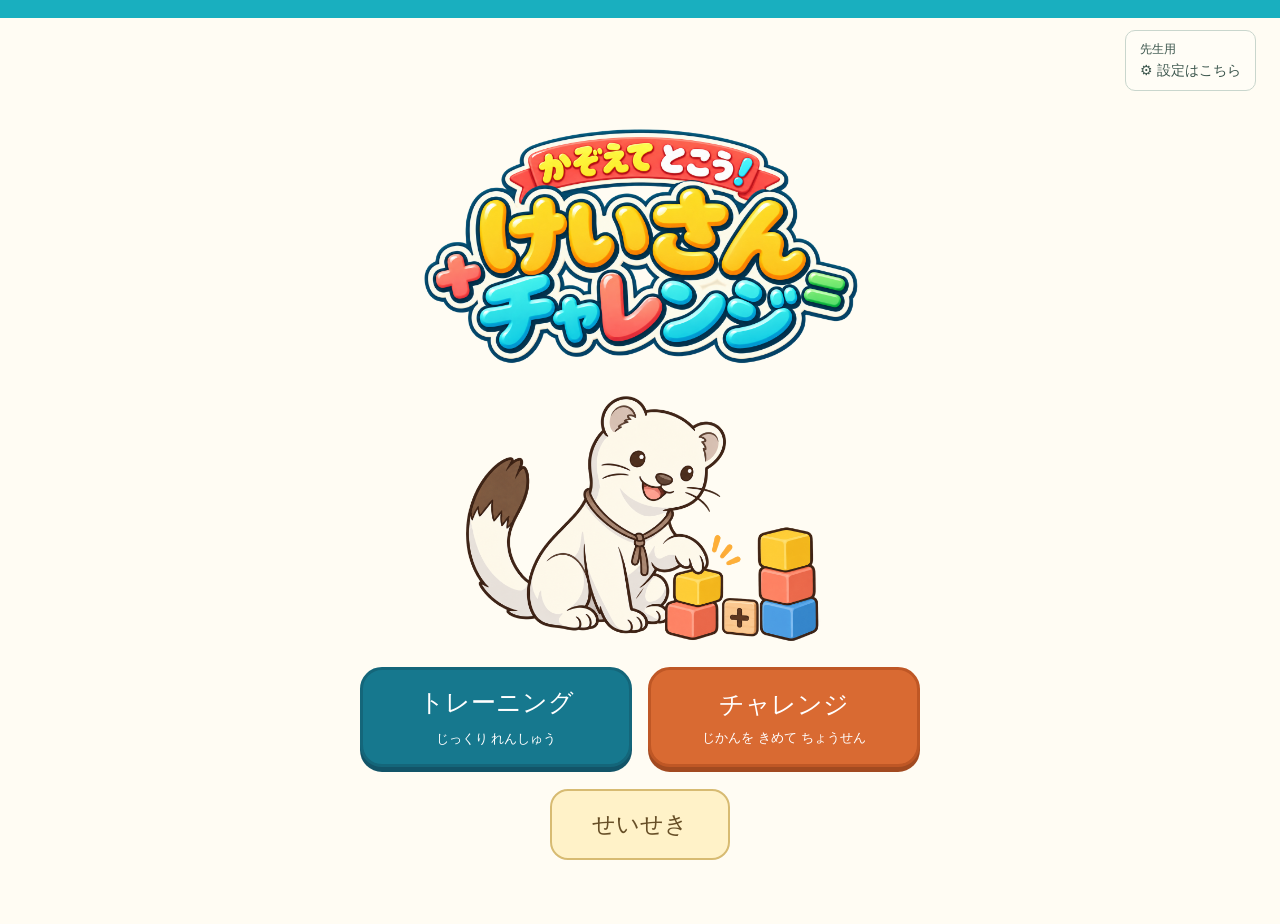
==== commit 688b59b7: "Add child training challenge selection and results screen" ====
--- a/index.html
+++ b/index.html
@@ -1,11 +1,11 @@
 <!doctype html>
 <html lang="ja"><head><meta charset="utf-8"><meta name="viewport" content="width=device-width,initial-scale=1"><title>けいさんチャレンジ</title><link rel="stylesheet" href="style.css"></head>
 <body><header><span class="mark">＋</span><div><p>じぶんのペースで、ひとつずつ</p><h1>百マス計算メーカー</h1></div><img class="lesson-guide" src="assets/okojo.png" alt="" aria-hidden="true"><button id="teacherEntry" class="quiet" type="button"><span class="teacher-entry-name">先生用</span><span class="teacher-entry-action">⚙ 設定はこちら</span></button><button id="teacherBack" class="quiet" type="button" hidden>先生用メニューへ</button><button id="homeLink" class="quiet" type="button">トップへ</button></header>
-<main><div id="home"><div class="child-start"><div class="child-brand"><h2 class="screen-reader-title">かぞえて とこう！けいさんチャレンジ</h2><img class="challenge-logo" src="assets/challenge-title.png" alt="" aria-hidden="true"></div><p id="childName" hidden></p><div class="counting-scene"><img class="counting-mascot" src="assets/okojo-counting.png" alt="積み木を数えるオコジョ"></div><button id="start" type="button"><span>けいさん スタート</span><span class="start-arrow" aria-hidden="true">▶</span></button><p id="startError" role="alert"></p></div></div><div id="teacherMenuView" hidden><p class="eyebrow">先生の準備・管理</p><h2>先生用メニュー</h2><div class="teacher-workspaces"><section class="teacher-workspace app-workspace"><div class="workspace-heading"><span class="workspace-icon" aria-hidden="true">▦</span><div><h3>アプリの設定</h3><p>画面で取り組む「けいさんチャレンジ」の準備</p></div></div><p id="homeSummary" class="workspace-summary"></p><div class="teacher-menu"><button id="teacher" class="teacher-card" type="button">学習内容・画面の設定 <span>計算の種類、問題数、数字の範囲、表示・時間・音を設定 →</span></button><button id="openRecords" class="teacher-card" type="button">学習者・学習記録 <span>番号・ニックネームの選択、アプリの学習記録を確認 →</span></button></div><p id="learnerSummary" class="hint"></p></section></div><p class="hint">紙のプリントはこちら：<a href="print.html">百マス計算プリントメーカーを開く →</a></p></div><div id="teacherView" hidden><div class="intro"><p class="eyebrow">STEP 01</p><h2>その子に合う計算を、ここから。</h2><p>問題の条件を決めて、出題内容を確認しましょう。</p></div>
+<main><div id="home"><div class="child-start"><div class="child-brand"><h2 class="screen-reader-title">かぞえて とこう！けいさんチャレンジ</h2><img class="challenge-logo" src="assets/challenge-title.png" alt="" aria-hidden="true"></div><p id="childName" hidden></p><div class="counting-scene"><img class="counting-mascot" src="assets/okojo-counting.png" alt="積み木を数えるオコジョ"></div><div class="child-mode-buttons"><button id="start" type="button"><span>トレーニング</span><small>じっくり れんしゅう</small></button><button id="startChallenge" type="button"><span>チャレンジ</span><small>じかんを きめて ちょうせん</small></button></div><button id="openChildRecords" class="child-record-button" type="button">せいせき</button><p id="startError" role="alert"></p></div></div><div id="childRecordsView" hidden><h2>せいせき</h2><p id="childRecordName"></p><p id="childRecordMessage" role="status"></p><div id="childRecordStats" hidden></div><ol id="childRecordList"></ol><button id="childRecordsHome" type="button">もどる</button></div><div id="teacherMenuView" hidden><p class="eyebrow">先生の準備・管理</p><h2>先生用メニュー</h2><div class="teacher-workspaces"><section class="teacher-workspace app-workspace"><div class="workspace-heading"><span class="workspace-icon" aria-hidden="true">▦</span><div><h3>アプリの設定</h3><p>画面で取り組む「けいさんチャレンジ」の準備</p></div></div><p id="homeSummary" class="workspace-summary"></p><div class="teacher-menu"><button id="teacher" class="teacher-card" type="button">学習内容・画面の設定 <span>計算の種類、問題数、数字の範囲、表示・時間・音を設定 →</span></button><button id="openRecords" class="teacher-card" type="button">学習者・学習記録 <span>番号・ニックネームの選択、アプリの学習記録を確認 →</span></button></div><p id="learnerSummary" class="hint"></p></section></div><p class="hint">紙のプリントはこちら：<a href="print.html">百マス計算プリントメーカーを開く →</a></p></div><div id="teacherView" hidden><div class="intro"><p class="eyebrow">STEP 01</p><h2>その子に合う計算を、ここから。</h2><p>問題の条件を決めて、出題内容を確認しましょう。</p></div>
 <form id="settings"><section><h3>01　計算と問題数</h3><div class="fields"><label>計算の種類<select name="operation"><option value="add">足し算</option><option value="subtract">引き算</option><option value="multiply">掛け算</option></select></label><label>問題数<select name="count"><option>3</option><option>5</option><option selected>10</option><option>25</option><option>100</option></select></label></div></section>
 <section><h3>02　使う数字</h3><p class="hint">範囲は計算式に使う数に適用します。答えの範囲は制限しません。</p><div class="fields"><fieldset id="topRange"><legend>上段の数字（式の左側）</legend><div class="range"><input aria-label="上段の下限" name="topMin" type="number" min="0" value="1" required><span>〜</span><input aria-label="上段の上限" name="topMax" type="number" min="0" value="5" required></div></fieldset><fieldset id="tableRange" hidden><legend>出題する段</legend><div class="range"><input aria-label="段の下限" name="tableMin" type="number" min="0" value="1" required><span>〜</span><input aria-label="段の上限" name="tableMax" type="number" min="0" value="9" required></div></fieldset><fieldset><legend>左段の数字（式の右側）</legend><div class="range"><input aria-label="左段の下限" name="leftMin" type="number" min="0" value="1" required><span>〜</span><input aria-label="左段の上限" name="leftMax" type="number" min="0" value="5" required></div></fieldset></div>
 <div class="fields conditions"><label id="carryField">繰り上がり<select name="carry"><option value="any">指定しない</option><option value="forbidden">なし</option><option value="required">あり</option></select></label><label id="borrowField" hidden>繰り下がり<select name="borrow"><option value="any">指定しない</option><option value="forbidden">なし</option><option value="required">あり</option></select></label><label id="negativeField" class="check" hidden><input name="nonNegative" type="checkbox" checked>負の答えを出さない</label></div><label class="check"><input name="allowDuplicates" type="checkbox">同じセット内の問題の重複を許可する</label><p class="hint">重複を許可しても、同じ問題が連続しないようにします。</p></section>
-<section><h3>03　学習の設定</h3><div class="fields"><label>学習モード<select name="mode"><option value="practice">練習モード（制限時間なし）</option><option value="challenge">実践モード</option></select></label><label id="durationField" hidden>実践モードの時間<select name="duration"><option value="1">1分</option><option value="2">2分</option><option value="3">3分</option><option value="4">4分</option><option value="5" selected>5分</option><option value="6">6分</option><option value="7">7分</option><option value="8">8分</option><option value="9">9分</option><option value="10">10分</option></select></label><label>計算画面の表示<select name="display"><option value="normal">通常表示</option><option value="support">サポート表示（丸で数える）</option></select></label><label>数字キーパッドの位置<select name="keypad"><option value="right">右寄せ</option><option value="left">左寄せ</option></select></label><label>効果音<select name="sound"><option value="off">オフ</option><option value="on">オン</option></select></label></div><p class="hint">設定を確認したら「設定を使ってトップへ」で戻れます。設定はこのページを閉じるまで有効です。</p></section>
+<section><h3>03　学習の設定</h3><div class="fields"><label hidden>学習モード<select name="mode"><option value="practice">練習モード（制限時間なし）</option><option value="challenge">実践モード</option></select></label><label id="durationField" hidden>チャレンジの時間<select name="duration"><option value="1">1分</option><option value="2">2分</option><option value="3">3分</option><option value="4">4分</option><option value="5" selected>5分</option><option value="6">6分</option><option value="7">7分</option><option value="8">8分</option><option value="9">9分</option><option value="10">10分</option></select></label><label>計算画面の表示<select name="display"><option value="normal">通常表示</option><option value="support">サポート表示（丸で数える）</option></select></label><label>数字キーパッドの位置<select name="keypad"><option value="right">右寄せ</option><option value="left">左寄せ</option></select></label><label>効果音<select name="sound"><option value="off">オフ</option><option value="on">オン</option></select></label></div><p class="hint">設定を確認したら「設定を使ってトップへ」で戻れます。設定はこのページを閉じるまで有効です。</p></section>
 <div class="actions"><button id="apply" class="quiet" type="button">設定を使ってトップへ</button><button type="submit">この条件で問題を確認する <span>→</span></button></div></form>
 <section id="preview" hidden tabindex="-1"><p class="eyebrow">PREVIEW</p><h2>出題内容の確認</h2><p id="summary"></p><p id="error" role="alert"></p><ol id="questions"></ol></section>
 </div><div id="recordsView" hidden><p class="eyebrow">先生用</p><h2>学習記録</h2><p class="hint">この端末・ブラウザー内だけに保存します。外部送信・端末間同期はありません。閲覧データの削除や端末・ブラウザーの設定によって記録が消えることがあります。</p><p id="storageMessage" role="status"></p><section><h3>学習者を選ぶ</h3><label>記録する学習者<select id="learnerSelect"><option value="">選ばない（保存せずに学習）</option></select></label><p class="hint">共有端末では、学習を始める前に選択を確認してください。ページを開き直すと未選択に戻ります。</p><div class="register-row"><label>番号またはニックネーム<input id="learnerName" type="text" maxlength="40" placeholder="例：01、そら" autocomplete="off"></label><button id="addLearner" type="button">登録して選ぶ</button></div><p id="learnerMessage" role="status"></p></section><section><h3>選んだ学習者の記録</h3><p id="recordEmpty"></p><div class="record-table-wrap"><table id="recordTable" hidden><thead><tr><th scope="col">日付</th><th scope="col">できた数</th><th scope="col">操作</th></tr></thead><tbody id="recordRows"></tbody></table></div><button id="clearLearnerRecords" class="quiet" type="button" hidden>この学習者の記録をすべて削除</button><div id="deleteRecordConfirm" hidden><p>選んだ記録を削除します。元に戻せません。</p><button id="confirmRecordDelete" type="button">削除する</button><button id="cancelRecordDelete" class="quiet" type="button">やめる</button></div></section><button id="recordsHome" type="button">トップへ</button></div><div id="lesson" hidden><div class="lesson-meta"><span id="modeLabel"></span><span id="timer"></span></div><ol id="progress" aria-label="問題の進み具合"></ol><div class="calculation"><div id="equation"></div><output id="answer" aria-label="入力した答え"></output></div><div id="support" hidden><div id="quantities"></div><p class="support-hint">まるを おすと、いろが かわるよ</p></div><p id="feedback" role="status" aria-live="polite"></p><div id="retryOptions" hidden><button id="showAnswer" class="quiet" type="button">答えを見る</button><button id="skip" class="quiet" type="button">次へ進む</button></div><div id="keypad"></div></div><div id="result" class="hero" hidden><p class="eyebrow">おしまい</p><h2 id="resultTitle"></h2><button id="resultHome" type="button">トップへ</button></div><footer>学習者を選んだ場合、日付とできた数をこの端末のブラウザー内に保存します。</footer></main><dialog id="leaveLesson" aria-labelledby="leaveTitle" aria-describedby="leaveDescription"><h2 id="leaveTitle">学習をやめて戻りますか？</h2><p id="leaveDescription">この回の記録は保存しません。</p><p class="hint">実践モードの時間は、確認中も進みます。</p><div class="leave-actions"><button id="continueLesson" type="button" autofocus>学習を続ける</button><button id="confirmLeave" class="quiet" type="button">やめてトップへ</button></div></dialog><script type="module" src="src/app.mjs"></script></body></html>
--- a/style.css
+++ b/style.css
@@ -108,3 +108,5 @@
 .paper-link{display:flex;flex-direction:column;align-items:center;gap:1mm;color:#000;text-decoration:none;font-size:8pt;width:36mm;margin-left:5mm}.paper-link svg{display:block;width:30mm;height:30mm}.paper-bottom{justify-content:flex-end}.imported-notice{text-align:center;font-weight:bold;color:#226b59}.answer-cell{color:#bd3232!important}.answer-actions{display:flex;gap:12px;flex-wrap:wrap;margin:16px 0}@media print{.answer-actions{display:none!important}}
 
 #answerQrVideo{display:block;width:100%;max-width:720px;max-height:65vh;background:#172c29;border-radius:16px;margin:20px 0;object-fit:contain}
+
+@media screen{.child-mode-buttons{display:grid;grid-template-columns:1fr 1fr;gap:16px;width:100%;max-width:560px;margin:0 auto}.child-mode-buttons button,#home .child-mode-buttons #start{display:flex;flex-direction:column;justify-content:center;align-items:center;gap:8px;width:100%;min-width:0;min-height:100px;margin:0;padding:16px 10px;border-radius:22px;font-size:25px;box-shadow:0 5px 0 #125468}.child-mode-buttons #startChallenge{background:#d96a32;border:3px solid #bf5725;box-shadow:0 5px 0 #a24a20}.child-mode-buttons button span{margin:0!important;white-space:nowrap}.child-mode-buttons small{font-size:13px;font-weight:normal}.child-record-button{display:block;margin:22px auto 0;min-width:180px;background:#fff2c8;color:#674f27;border:2px solid #d7bb72;border-radius:18px;font-size:23px}.child-record-button:hover{background:#f6e5ac}#childRecordsView{max-width:660px;margin:auto}#childRecordStats{padding:24px;background:#fff2c8;border-radius:20px;font-size:27px;font-weight:bold;text-align:center}#childRecordList{list-style:none;padding:0}#childRecordList li{display:flex;justify-content:space-between;gap:16px;padding:20px;margin:12px 0;background:#fff;border-radius:16px;font-size:21px}#childRecordList strong{color:#16788e}#childRecordName{font-size:23px}#childRecordMessage{line-height:1.8}@media(max-width:450px){.child-mode-buttons{gap:10px}.child-mode-buttons button,#home .child-mode-buttons #start{font-size:20px}.child-mode-buttons small{font-size:11px}.counting-mascot{max-height:190px}}}
